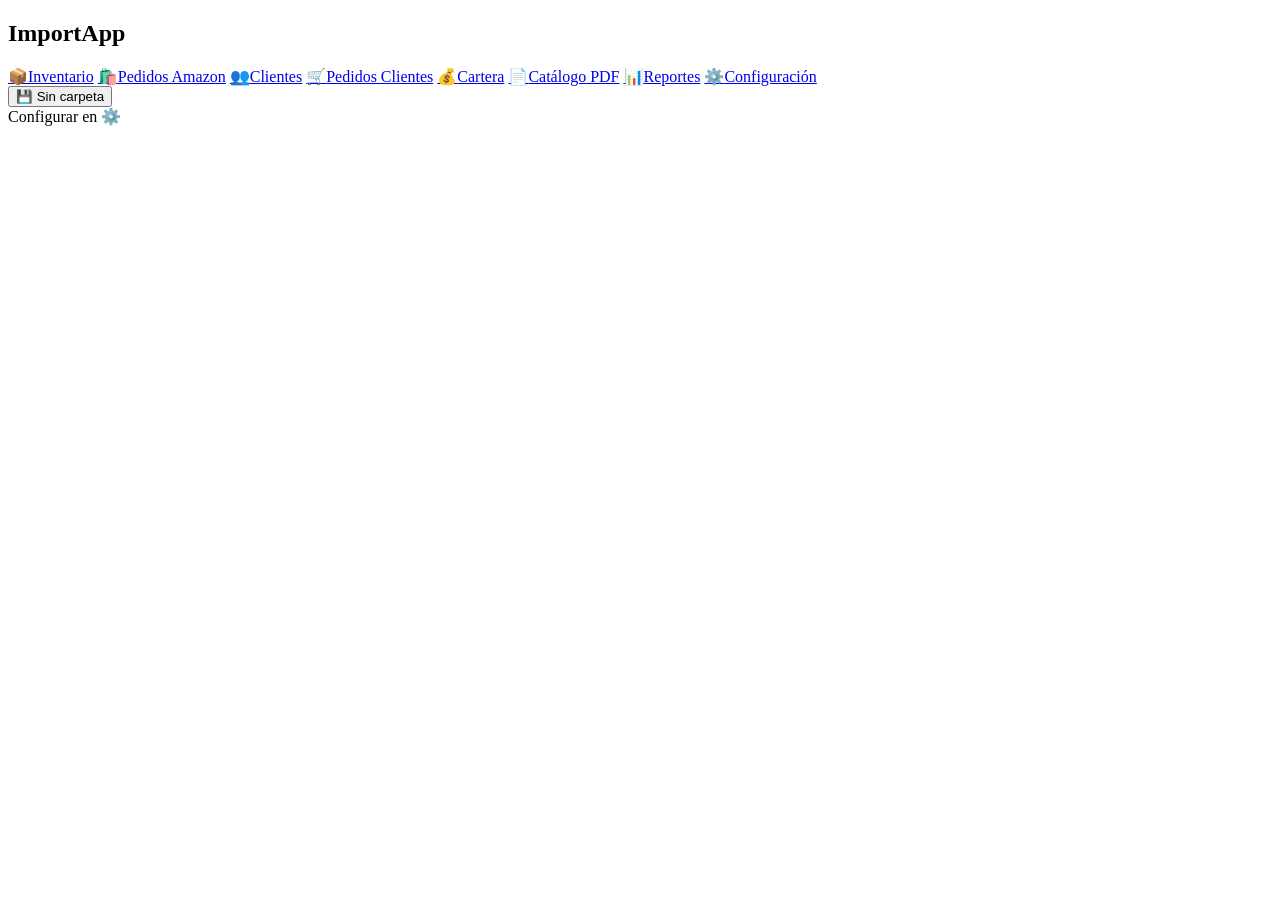
==== index.html @ fe4bea45 "Htmls" ====
<!DOCTYPE html>
<html lang="es">
<head>
  <meta charset="UTF-8">
  <meta name="viewport" content="width=device-width, initial-scale=1.0, maximum-scale=1.0">
  <meta name="mobile-web-app-capable" content="yes">
  <meta name="apple-mobile-web-app-capable" content="yes">
  <meta name="apple-mobile-web-app-status-bar-style" content="default">
  <meta name="apple-mobile-web-app-title" content="ImportApp">
  <title>ImportApp</title>
  <link rel="stylesheet" href="css/styles.css">
  <script src="https://cdn.jsdelivr.net/npm/chart.js@4.4.0/dist/chart.umd.min.js"></script>
  <script src="https://cdn.jsdelivr.net/npm/xlsx/dist/xlsx.full.min.js"></script>
  <script src="https://cdnjs.cloudflare.com/ajax/libs/jspdf/2.5.1/jspdf.umd.min.js"></script>
  <script src="https://cdnjs.cloudflare.com/ajax/libs/jspdf-autotable/3.8.2/jspdf.plugin.autotable.min.js"></script>
</head>
<body>
<div id="app">
  <aside id="sidebar">
    <div class="sidebar-header">
      <div id="sidebar-logo-wrap" style="display:none"><img id="sidebar-logo" src="" alt="" style="height:36px;border-radius:6px;margin-bottom:6px"></div>
      <h2 id="sidebar-title">ImportApp</h2>
    </div>
    <nav>
      <a href="#inventario"  class="nav-link active" data-view="inventario"><span class="nav-icon">📦</span><span>Inventario</span></a>
      <a href="#importaciones" class="nav-link" data-view="importaciones"><span class="nav-icon">🛍️</span><span>Pedidos Amazon</span></a>
      <a href="#clientes"   class="nav-link" data-view="clientes"><span class="nav-icon">👥</span><span>Clientes</span></a>
      <a href="#ventas"     class="nav-link" data-view="ventas"><span class="nav-icon">🛒</span><span>Pedidos Clientes</span></a>
      <a href="#cartera"    class="nav-link" data-view="cartera"><span class="nav-icon">💰</span><span>Cartera</span></a>
      <a href="#catalogo"   class="nav-link" data-view="catalogo"><span class="nav-icon">📄</span><span>Catálogo PDF</span></a>
      <a href="#reportes"   class="nav-link" data-view="reportes"><span class="nav-icon">📊</span><span>Reportes</span></a>
      <a href="#config"     class="nav-link" data-view="config"><span class="nav-icon">⚙️</span><span>Configuración</span></a>
    </nav>
    <div id="sync-panel">
      <button id="sync-btn" class="sync-btn sync-inactive" onclick="App.syncData()">
        <span class="sync-icon">💾</span>
        <span class="sync-label">Sin carpeta</span>
      </button>
      <div id="sync-status" class="sync-status">Configurar en ⚙️</div>
    </div>
  </aside>

  <main id="main-content">
    <div id="view-container"></div>
  </main>
</div>

<div id="modal-overlay" class="modal-overlay" style="display:none">
  <div id="modal" class="modal">
    <div class="modal-header">
      <h3 id="modal-title"></h3>
      <button class="modal-close" onclick="App.closeModal()">✕</button>
    </div>
    <div id="modal-body" class="modal-body"></div>
  </div>
</div>

<div id="toast-container"></div>

<script src="js/storage.js"></script>
<script src="js/inventario.js"></script>
<script src="js/importaciones.js"></script>
<script src="js/clientes.js"></script>
<script src="js/ventas.js"></script>
<script src="js/cartera.js"></script>
<script src="js/catalogo.js"></script>
<script src="js/reportes.js"></script>
<script src="js/config.js"></script>
<script src="js/app.js"></script>
</body>
</html>
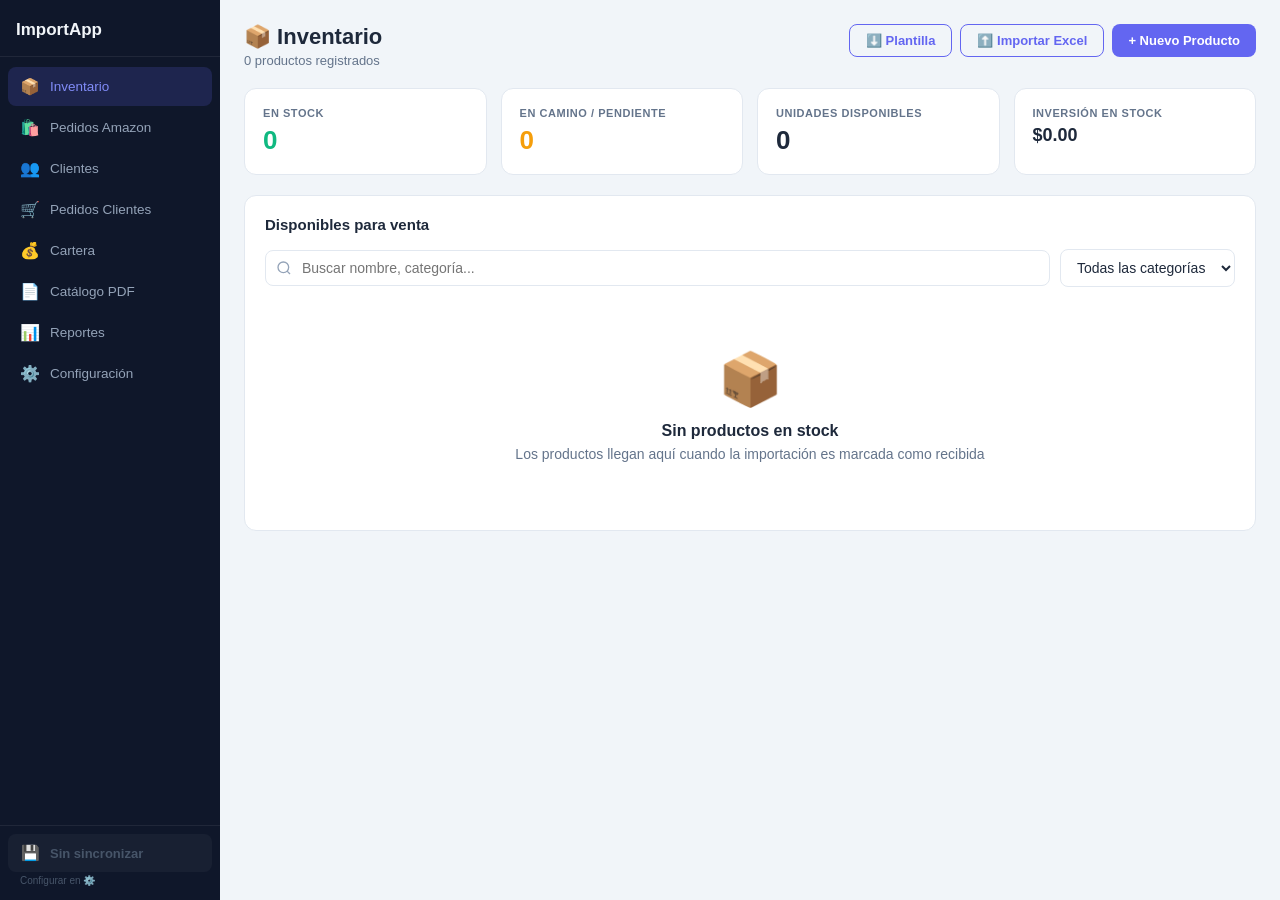
==== commit 75b0f552: "update" ====
--- a/index.html
+++ b/index.html
@@ -58,6 +58,7 @@
 <div id="toast-container"></div>
 
 <script src="js/storage.js"></script>
+<script src="js/github.js"></script>
 <script src="js/inventario.js"></script>
 <script src="js/importaciones.js"></script>
 <script src="js/clientes.js"></script>
--- a/css/styles.css
+++ b/css/styles.css
@@ -0,0 +1,470 @@
+:root {
+  --primary: #6366f1;
+  --primary-dark: #4f46e5;
+  --primary-light: #e0e7ff;
+  --success: #10b981;
+  --warning: #f59e0b;
+  --danger: #ef4444;
+  --sidebar-bg: #0f172a;
+  --sidebar-text: #94a3b8;
+  --body-bg: #f1f5f9;
+  --card-bg: #ffffff;
+  --text-primary: #1e293b;
+  --text-secondary: #64748b;
+  --border: #e2e8f0;
+}
+
+* { box-sizing: border-box; margin: 0; padding: 0; }
+
+body {
+  font-family: -apple-system, BlinkMacSystemFont, 'Segoe UI', Roboto, sans-serif;
+  background: var(--body-bg);
+  color: var(--text-primary);
+  font-size: 14px;
+}
+
+#app { display: flex; height: 100vh; overflow: hidden; }
+
+/* ── Sidebar ── */
+#sidebar {
+  width: 220px;
+  background: var(--sidebar-bg);
+  display: flex;
+  flex-direction: column;
+  flex-shrink: 0;
+  overflow-y: auto;
+}
+
+.sidebar-header {
+  padding: 20px 16px 16px;
+  border-bottom: 1px solid rgba(255,255,255,0.07);
+}
+.sidebar-header h2 { color: #f1f5f9; font-size: 17px; font-weight: 700; }
+
+nav { padding: 10px 8px; flex: 1; }
+
+.nav-link {
+  display: flex;
+  align-items: center;
+  gap: 10px;
+  padding: 10px 12px;
+  border-radius: 8px;
+  color: var(--sidebar-text);
+  text-decoration: none;
+  font-size: 13.5px;
+  font-weight: 500;
+  transition: all 0.15s;
+  margin-bottom: 2px;
+}
+.nav-link:hover { background: rgba(255,255,255,0.06); color: #e2e8f0; }
+.nav-link.active { background: rgba(99,102,241,0.18); color: #818cf8; }
+.nav-icon { font-size: 16px; width: 20px; text-align: center; }
+
+/* ── Sync button ── */
+#sync-panel {
+  padding: 8px 8px 14px;
+  border-top: 1px solid rgba(255,255,255,0.07);
+}
+.sync-btn {
+  width: 100%;
+  display: flex;
+  align-items: center;
+  gap: 10px;
+  padding: 10px 12px;
+  border-radius: 8px;
+  border: none;
+  cursor: pointer;
+  font-size: 13px;
+  font-weight: 600;
+  transition: all .15s;
+  text-align: left;
+  font-family: inherit;
+}
+.sync-btn:disabled { opacity: .6; cursor: default; }
+.sync-btn.sync-active  { background: rgba(99,102,241,0.15); color: #818cf8; }
+.sync-btn.sync-active:hover:not(:disabled) { background: rgba(99,102,241,0.28); }
+.sync-btn.sync-inactive { background: rgba(255,255,255,0.04); color: #475569; }
+.sync-btn.sync-inactive:hover:not(:disabled) { background: rgba(255,255,255,0.08); color: #94a3b8; }
+.sync-btn.sync-ok { background: rgba(16,185,129,0.2); color: #6ee7b7; }
+.sync-icon { font-size: 15px; width: 20px; text-align: center; flex-shrink: 0; }
+.sync-label { flex: 1; }
+.sync-status {
+  font-size: 10px;
+  color: #475569;
+  margin-top: 3px;
+  padding: 0 12px;
+  white-space: nowrap;
+  overflow: hidden;
+  text-overflow: ellipsis;
+}
+
+/* ── Main ── */
+#main-content { flex: 1; overflow-y: auto; padding: 24px; }
+#view-container { max-width: 1200px; margin: 0 auto; }
+
+/* ── Page header ── */
+.page-header {
+  display: flex;
+  justify-content: space-between;
+  align-items: flex-start;
+  margin-bottom: 20px;
+  gap: 16px;
+  flex-wrap: wrap;
+}
+.page-title { font-size: 22px; font-weight: 700; }
+.page-subtitle { font-size: 13px; color: var(--text-secondary); margin-top: 3px; }
+
+/* ── Stats ── */
+.stats-grid {
+  display: grid;
+  grid-template-columns: repeat(auto-fit, minmax(170px, 1fr));
+  gap: 14px;
+  margin-bottom: 20px;
+}
+.stat-card {
+  background: var(--card-bg);
+  border: 1px solid var(--border);
+  border-radius: 12px;
+  padding: 18px;
+}
+.stat-label { font-size: 11px; font-weight: 700; color: var(--text-secondary); text-transform: uppercase; letter-spacing: .05em; margin-bottom: 6px; }
+.stat-value { font-size: 26px; font-weight: 700; }
+.stat-sub { font-size: 12px; color: var(--text-secondary); margin-top: 2px; }
+
+/* ── Card ── */
+.card {
+  background: var(--card-bg);
+  border: 1px solid var(--border);
+  border-radius: 12px;
+  padding: 20px;
+  margin-bottom: 16px;
+}
+.card-header { display: flex; justify-content: space-between; align-items: center; margin-bottom: 16px; }
+.card-title { font-size: 15px; font-weight: 600; }
+
+/* ── Buttons ── */
+.btn {
+  display: inline-flex;
+  align-items: center;
+  gap: 6px;
+  padding: 8px 16px;
+  border-radius: 8px;
+  border: none;
+  font-size: 13px;
+  font-weight: 600;
+  cursor: pointer;
+  transition: all .15s;
+  text-decoration: none;
+  white-space: nowrap;
+}
+.btn-primary { background: var(--primary); color: #fff; }
+.btn-primary:hover { background: var(--primary-dark); }
+.btn-success { background: var(--success); color: #fff; }
+.btn-success:hover { filter: brightness(.92); }
+.btn-danger { background: var(--danger); color: #fff; }
+.btn-danger:hover { filter: brightness(.92); }
+.btn-warning { background: var(--warning); color: #fff; }
+.btn-outline { background: transparent; color: var(--primary); border: 1.5px solid var(--primary); }
+.btn-outline:hover { background: var(--primary-light); }
+.btn-ghost { background: transparent; color: var(--text-secondary); border: 1px solid var(--border); }
+.btn-ghost:hover { background: var(--body-bg); }
+.btn-sm { padding: 5px 10px; font-size: 12px; }
+
+/* ── Tables ── */
+.table-wrapper { overflow-x: auto; border-radius: 8px; border: 1px solid var(--border); }
+table { width: 100%; border-collapse: collapse; }
+thead th {
+  background: #f8fafc;
+  padding: 10px 14px;
+  text-align: left;
+  font-size: 11px;
+  font-weight: 700;
+  color: var(--text-secondary);
+  text-transform: uppercase;
+  letter-spacing: .05em;
+  border-bottom: 1px solid var(--border);
+  white-space: nowrap;
+}
+tbody td { padding: 11px 14px; border-bottom: 1px solid #f1f5f9; vertical-align: middle; }
+tbody tr:last-child td { border-bottom: none; }
+tbody tr:hover { background: #fafafa; }
+
+/* ── Badges ── */
+.badge {
+  display: inline-flex;
+  align-items: center;
+  padding: 3px 10px;
+  border-radius: 99px;
+  font-size: 11px;
+  font-weight: 600;
+  white-space: nowrap;
+}
+.badge-success  { background: #d1fae5; color: #065f46; }
+.badge-warning  { background: #fef3c7; color: #92400e; }
+.badge-danger   { background: #fee2e2; color: #991b1b; }
+.badge-info     { background: #e0e7ff; color: #3730a3; }
+.badge-secondary{ background: #f1f5f9; color: #475569; }
+.badge-purple   { background: #f3e8ff; color: #6b21a8; }
+
+/* ── Forms ── */
+.form-group { margin-bottom: 14px; }
+.form-group label { display: block; font-size: 12px; font-weight: 700; color: var(--text-secondary); margin-bottom: 5px; text-transform: uppercase; letter-spacing: .03em; }
+.form-control {
+  width: 100%;
+  padding: 9px 12px;
+  border: 1.5px solid var(--border);
+  border-radius: 8px;
+  font-size: 14px;
+  color: var(--text-primary);
+  background: #fff;
+  transition: border-color .15s;
+  outline: none;
+  font-family: inherit;
+}
+.form-control:focus { border-color: var(--primary); box-shadow: 0 0 0 3px rgba(99,102,241,.1); }
+textarea.form-control { resize: vertical; }
+.form-row   { display: grid; grid-template-columns: 1fr 1fr; gap: 14px; }
+.form-row-3 { display: grid; grid-template-columns: 1fr 1fr 1fr; gap: 14px; }
+
+/* ── Toolbar ── */
+.toolbar { display: flex; gap: 10px; align-items: center; margin-bottom: 14px; flex-wrap: wrap; }
+.search-input {
+  flex: 1;
+  min-width: 200px;
+  padding: 9px 12px 9px 36px;
+  border: 1.5px solid var(--border);
+  border-radius: 8px;
+  font-size: 14px;
+  outline: none;
+  background: #fff url("data:image/svg+xml,%3Csvg xmlns='http://www.w3.org/2000/svg' width='16' height='16' viewBox='0 0 24 24' fill='none' stroke='%2394a3b8' stroke-width='2'%3E%3Ccircle cx='11' cy='11' r='8'/%3E%3Cpath d='m21 21-4.35-4.35'/%3E%3C/svg%3E") no-repeat 10px center;
+  font-family: inherit;
+}
+.search-input:focus { border-color: var(--primary); }
+
+/* ── Modal ── */
+.modal-overlay {
+  position: fixed;
+  inset: 0;
+  background: rgba(0,0,0,.5);
+  z-index: 1000;
+  display: flex;
+  align-items: center;
+  justify-content: center;
+  padding: 20px;
+}
+.modal {
+  background: #fff;
+  border-radius: 16px;
+  width: 100%;
+  max-width: 560px;
+  max-height: 90vh;
+  overflow-y: auto;
+  box-shadow: 0 25px 50px rgba(0,0,0,.25);
+}
+.modal-lg { max-width: 780px; }
+.modal-header {
+  display: flex;
+  justify-content: space-between;
+  align-items: center;
+  padding: 18px 22px;
+  border-bottom: 1px solid var(--border);
+  position: sticky;
+  top: 0;
+  background: #fff;
+  z-index: 1;
+}
+.modal-header h3 { font-size: 16px; font-weight: 700; }
+.modal-close { background: none; border: none; font-size: 18px; cursor: pointer; color: var(--text-secondary); padding: 4px 8px; border-radius: 6px; }
+.modal-close:hover { background: var(--body-bg); }
+.modal-body { padding: 22px; }
+.modal-footer { display: flex; justify-content: flex-end; gap: 10px; padding: 14px 22px; border-top: 1px solid var(--border); }
+
+/* ── Toast ── */
+#toast-container { position: fixed; bottom: 24px; right: 24px; z-index: 2000; display: flex; flex-direction: column; gap: 8px; }
+.toast {
+  padding: 12px 18px;
+  border-radius: 10px;
+  color: #fff;
+  font-size: 13px;
+  font-weight: 500;
+  min-width: 200px;
+  box-shadow: 0 4px 12px rgba(0,0,0,.15);
+  animation: slideIn .2s ease;
+}
+.toast-success { background: var(--success); }
+.toast-error   { background: var(--danger); }
+.toast-info    { background: var(--primary); }
+.toast-warning { background: var(--warning); }
+@keyframes slideIn { from { transform: translateX(110%); opacity: 0; } to { transform: translateX(0); opacity: 1; } }
+
+/* ── Product thumb ── */
+.product-thumb {
+  width: 44px;
+  height: 44px;
+  border-radius: 8px;
+  object-fit: cover;
+  background: #f1f5f9;
+  border: 1px solid var(--border);
+  display: flex;
+  align-items: center;
+  justify-content: center;
+  font-size: 20px;
+  flex-shrink: 0;
+}
+.photo-upload {
+  border: 2px dashed var(--border);
+  border-radius: 12px;
+  padding: 20px;
+  text-align: center;
+  cursor: pointer;
+  color: var(--text-secondary);
+  transition: border-color .15s;
+}
+.photo-upload:hover { border-color: var(--primary); }
+.photo-preview { max-width: 140px; max-height: 140px; border-radius: 8px; object-fit: cover; margin: 8px auto 0; display: block; }
+
+/* ── Avatar ── */
+.avatar {
+  width: 36px;
+  height: 36px;
+  border-radius: 50%;
+  background: var(--primary-light);
+  color: var(--primary);
+  display: flex;
+  align-items: center;
+  justify-content: center;
+  font-weight: 700;
+  font-size: 14px;
+  flex-shrink: 0;
+}
+
+/* ── Timeline steps ── */
+.timeline { display: flex; margin: 14px 0 8px; }
+.step { flex: 1; text-align: center; position: relative; }
+.step::before {
+  content: '';
+  position: absolute;
+  top: 13px;
+  left: 50%;
+  right: -50%;
+  height: 2px;
+  background: var(--border);
+  z-index: 0;
+}
+.step:last-child::before { display: none; }
+.step-dot {
+  width: 26px; height: 26px;
+  border-radius: 50%;
+  background: #e2e8f0;
+  color: #94a3b8;
+  display: flex; align-items: center; justify-content: center;
+  margin: 0 auto 5px;
+  font-size: 11px; font-weight: 700;
+  position: relative; z-index: 1;
+  border: 2px solid #fff;
+}
+.step.done .step-dot  { background: var(--success); color: #fff; }
+.step.active .step-dot { background: var(--primary); color: #fff; }
+.step-label { font-size: 10px; color: var(--text-secondary); font-weight: 500; }
+.step.active .step-label { color: var(--primary); font-weight: 700; }
+
+/* ── Empty state ── */
+.empty-state { text-align: center; padding: 48px 24px; color: var(--text-secondary); }
+.empty-state .empty-icon { font-size: 52px; margin-bottom: 12px; }
+.empty-state h3 { font-size: 16px; margin-bottom: 6px; color: var(--text-primary); }
+
+/* ── Cart ── */
+.cart-item { display: flex; align-items: center; gap: 12px; padding: 10px 0; border-bottom: 1px solid var(--border); }
+.cart-item:last-child { border-bottom: none; }
+.cart-item-info { flex: 1; min-width: 0; }
+.cart-item-name { font-weight: 600; font-size: 13px; white-space: nowrap; overflow: hidden; text-overflow: ellipsis; }
+.cart-item-price { font-size: 12px; color: var(--text-secondary); }
+.qty-btn {
+  width: 28px; height: 28px;
+  border-radius: 6px;
+  border: 1.5px solid var(--border);
+  background: #fff;
+  font-size: 16px;
+  cursor: pointer;
+  display: flex; align-items: center; justify-content: center;
+  font-weight: 700;
+  color: var(--text-primary);
+}
+.qty-btn:hover { background: var(--body-bg); }
+
+/* ── Pedido card ── */
+.import-card {
+  background: #fff;
+  border: 1px solid var(--border);
+  border-radius: 12px;
+  padding: 16px;
+  margin-bottom: 12px;
+  border-left: 4px solid var(--primary);
+}
+
+/* ── Deuda bar ── */
+.deuda-bar { background: #f1f5f9; border-radius: 99px; height: 8px; overflow: hidden; margin-top: 4px; }
+.deuda-fill { height: 100%; border-radius: 99px; background: var(--success); transition: width .3s; }
+
+/* ── Product grid catalog ── */
+.product-grid {
+  display: grid;
+  grid-template-columns: repeat(auto-fill, minmax(160px, 1fr));
+  gap: 14px;
+}
+.product-check-card {
+  border: 2px solid var(--border);
+  border-radius: 12px;
+  padding: 10px;
+  cursor: pointer;
+  transition: border-color .15s, background .15s;
+  position: relative;
+}
+.product-check-card.selected { border-color: var(--primary); background: var(--primary-light); }
+.product-check-card img { width: 100%; height: 100px; object-fit: cover; border-radius: 8px; margin-bottom: 8px; background: #f1f5f9; }
+.product-check-card .no-img { width: 100%; height: 100px; display: flex; align-items: center; justify-content: center; font-size: 32px; background: #f8fafc; border-radius: 8px; margin-bottom: 8px; }
+.check-badge {
+  position: absolute;
+  top: 8px; right: 8px;
+  width: 22px; height: 22px;
+  border-radius: 50%;
+  background: var(--primary);
+  color: #fff;
+  display: none;
+  align-items: center; justify-content: center;
+  font-size: 12px; font-weight: 700;
+}
+.product-check-card.selected .check-badge { display: flex; }
+
+/* ── Chart containers ── */
+.chart-grid { display: grid; grid-template-columns: 1fr 1fr; gap: 16px; margin-bottom: 16px; }
+.chart-card { background: #fff; border: 1px solid var(--border); border-radius: 12px; padding: 20px; }
+.chart-title { font-size: 13px; font-weight: 700; color: var(--text-secondary); margin-bottom: 16px; text-transform: uppercase; letter-spacing: .05em; }
+.chart-card canvas { max-height: 240px; }
+
+/* ── Abono list ── */
+.abono-item { display: flex; justify-content: space-between; align-items: center; padding: 10px 0; border-bottom: 1px solid var(--border); }
+.abono-item:last-child { border-bottom: none; }
+
+/* ── Responsive ── */
+@media (max-width: 768px) {
+  #sidebar { width: 60px; }
+  .nav-link span:not(.nav-icon) { display: none; }
+  .sidebar-header h2, #sidebar-logo-wrap { display: none !important; }
+  #main-content { padding: 14px; }
+  .form-row, .form-row-3 { grid-template-columns: 1fr; }
+  .chart-grid { grid-template-columns: 1fr; }
+  .sync-label, .sync-status { display: none; }
+  .sync-btn { justify-content: center; }
+}
+
+@media (max-width: 480px) {
+  .stats-grid { grid-template-columns: 1fr 1fr; }
+  .page-title { font-size: 18px; }
+  .btn { padding: 7px 12px; font-size: 12px; }
+  .modal { border-radius: 12px 12px 0 0; max-height: 95vh; }
+  .modal-overlay { align-items: flex-end; padding: 0; }
+  table { font-size: 12px; }
+  thead th, tbody td { padding: 8px 10px; }
+  .stat-value { font-size: 20px; }
+}
